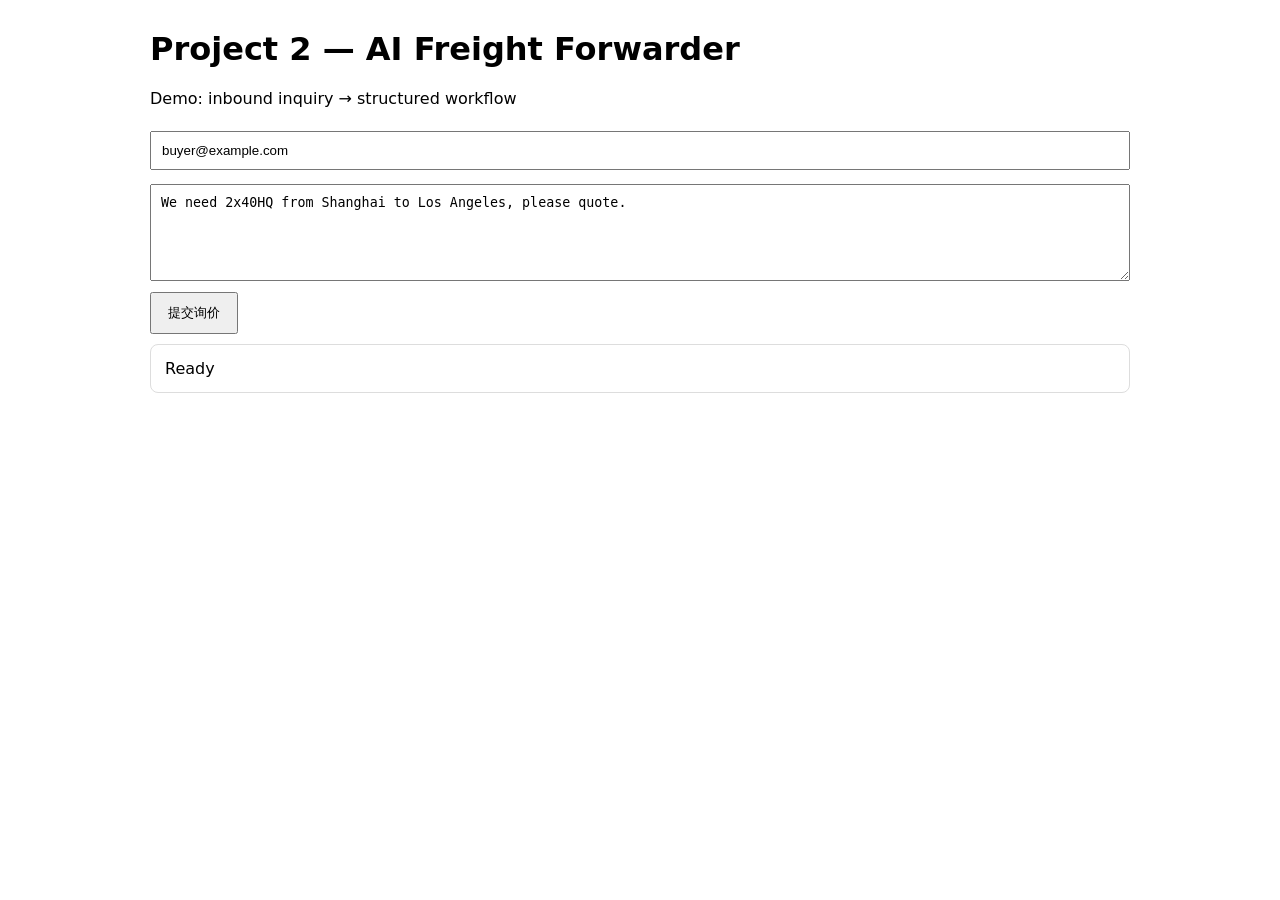
==== demo_client/index.html @ 9f76ac82 "feat: production-grade multi-agent freight forwarding platform (v1.0.0-rc2) International freight fo" ====
<!doctype html><html><head><meta charset="utf-8"><title>AI Freight Forwarder</title><style>body{font-family:system-ui;max-width:980px;margin:30px auto;padding:0 20px}input,textarea{width:100%;box-sizing:border-box;padding:10px;margin:7px 0}button{padding:10px 16px}.box{white-space:pre-wrap;border:1px solid #ddd;padding:14px;border-radius:8px;margin-top:10px}</style></head><body><h1>Project 2 — AI Freight Forwarder</h1><p>Demo: inbound inquiry → structured workflow</p><input id="email" value="buyer@example.com"><textarea id="body" rows="5">We need 2x40HQ from Shanghai to Los Angeles, please quote.</textarea><button onclick="go()">提交询价</button><div id="out" class="box">Ready</div><script>async function go(){let r=await fetch('/api/v1/messages/inbound',{method:'POST',headers:{'Content-Type':'application/json','X-Demo-User':'sales001','X-Demo-Tenant':'tenant-demo'},body:JSON.stringify({external_message_id:'web-'+Date.now(),sender_email:email.value,subject:'New ocean freight inquiry',body:body.value})});out.textContent=JSON.stringify(await r.json(),null,2)}</script></body></html>
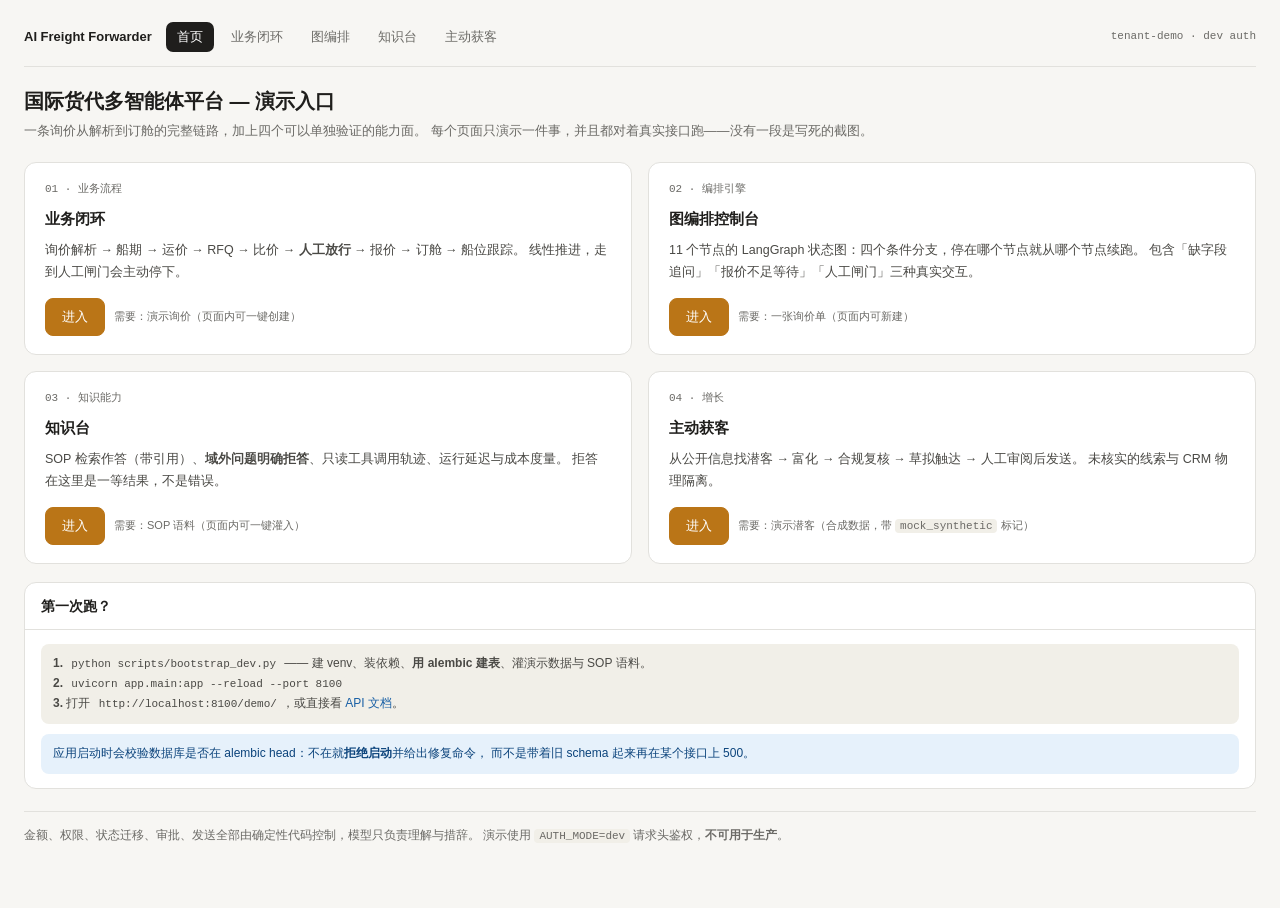
==== commit b0b02e37: "feat(ui): make the v2 capabilities visible, and prove the pages actually run The backend grew four c" ====
--- a/demo_client/index.html
+++ b/demo_client/index.html
@@ -1 +1,108 @@
-<!doctype html><html><head><meta charset="utf-8"><title>AI Freight Forwarder</title><style>body{font-family:system-ui;max-width:980px;margin:30px auto;padding:0 20px}input,textarea{width:100%;box-sizing:border-box;padding:10px;margin:7px 0}button{padding:10px 16px}.box{white-space:pre-wrap;border:1px solid #ddd;padding:14px;border-radius:8px;margin-top:10px}</style></head><body><h1>Project 2 — AI Freight Forwarder</h1><p>Demo: inbound inquiry → structured workflow</p><input id="email" value="buyer@example.com"><textarea id="body" rows="5">We need 2x40HQ from Shanghai to Los Angeles, please quote.</textarea><button onclick="go()">提交询价</button><div id="out" class="box">Ready</div><script>async function go(){let r=await fetch('/api/v1/messages/inbound',{method:'POST',headers:{'Content-Type':'application/json','X-Demo-User':'sales001','X-Demo-Tenant':'tenant-demo'},body:JSON.stringify({external_message_id:'web-'+Date.now(),sender_email:email.value,subject:'New ocean freight inquiry',body:body.value})});out.textContent=JSON.stringify(await r.json(),null,2)}</script></body></html>
+<!doctype html>
+<html lang="zh-CN">
+<head>
+<meta charset="utf-8">
+<meta name="viewport" content="width=device-width, initial-scale=1">
+<title>AI Freight Forwarder — 演示入口</title>
+<link rel="stylesheet" href="theme.css">
+<style>
+.cards{display:grid;grid-template-columns:repeat(2,1fr);gap:16px}
+@media(max-width:860px){.cards{grid-template-columns:1fr}}
+.entry{background:var(--panel);border:1px solid var(--line);border-radius:12px;padding:18px 20px;
+  display:flex;flex-direction:column;gap:9px;transition:.18s}
+.entry:hover{border-color:var(--line2);box-shadow:0 2px 10px rgba(31,30,28,.05)}
+.entry .tag{font-size:11px;color:var(--muted);font-family:var(--mono)}
+.entry h2{font-size:15px;font-weight:600}
+.entry p{margin:0;font-size:12.5px;color:#4A4945;line-height:1.7}
+.entry .go-line{margin-top:auto;padding-top:6px;display:flex;gap:9px;align-items:center;flex-wrap:wrap}
+.entry .need{font-size:11px;color:var(--muted)}
+</style>
+</head>
+<body>
+<div class="wrap">
+
+  <nav class="topnav">
+    <span class="brand">AI Freight Forwarder</span>
+    <a href="index.html" class="on">首页</a>
+    <a href="overview.html">业务闭环</a>
+    <a href="graph.html">图编排</a>
+    <a href="knowledge.html">知识台</a>
+    <a href="prospecting.html">主动获客</a>
+    <span class="spacer"></span>
+    <span class="env">tenant-demo · dev auth</span>
+  </nav>
+
+  <h1>国际货代多智能体平台 — 演示入口</h1>
+  <div class="sub">
+    一条询价从解析到订舱的完整链路，加上四个可以单独验证的能力面。
+    每个页面只演示一件事，并且都对着真实接口跑——没有一段是写死的截图。
+  </div>
+
+  <div class="cards">
+    <div class="entry">
+      <span class="tag">01 · 业务流程</span>
+      <h2>业务闭环</h2>
+      <p>询价解析 → 船期 → 运价 → RFQ → 比价 → <b>人工放行</b> → 报价 → 订舱 → 船位跟踪。
+         线性推进，走到人工闸门会主动停下。</p>
+      <div class="go-line">
+        <a href="overview.html"><button class="primary">进入</button></a>
+        <span class="need">需要：演示询价（页面内可一键创建）</span>
+      </div>
+    </div>
+
+    <div class="entry">
+      <span class="tag">02 · 编排引擎</span>
+      <h2>图编排控制台</h2>
+      <p>11 个节点的 LangGraph 状态图：四个条件分支，停在哪个节点就从哪个节点续跑。
+         包含「缺字段追问」「报价不足等待」「人工闸门」三种真实交互。</p>
+      <div class="go-line">
+        <a href="graph.html"><button class="primary">进入</button></a>
+        <span class="need">需要：一张询价单（页面内可新建）</span>
+      </div>
+    </div>
+
+    <div class="entry">
+      <span class="tag">03 · 知识能力</span>
+      <h2>知识台</h2>
+      <p>SOP 检索作答（带引用）、<b>域外问题明确拒答</b>、只读工具调用轨迹、运行延迟与成本度量。
+         拒答在这里是一等结果，不是错误。</p>
+      <div class="go-line">
+        <a href="knowledge.html"><button class="primary">进入</button></a>
+        <span class="need">需要：SOP 语料（页面内可一键灌入）</span>
+      </div>
+    </div>
+
+    <div class="entry">
+      <span class="tag">04 · 增长</span>
+      <h2>主动获客</h2>
+      <p>从公开信息找潜客 → 富化 → 合规复核 → 草拟触达 → 人工审阅后发送。
+         未核实的线索与 CRM 物理隔离。</p>
+      <div class="go-line">
+        <a href="prospecting.html"><button class="primary">进入</button></a>
+        <span class="need">需要：演示潜客（合成数据，带 <span class="kbd">mock_synthetic</span> 标记）</span>
+      </div>
+    </div>
+  </div>
+
+  <div class="card" style="margin-top:18px">
+    <h2>第一次跑？</h2>
+    <div class="body">
+      <div class="note plain">
+        <b>1.</b> <span class="kbd">python scripts/bootstrap_dev.py</span> —— 建 venv、装依赖、<b>用 alembic 建表</b>、灌演示数据与 SOP 语料。<br>
+        <b>2.</b> <span class="kbd">uvicorn app.main:app --reload --port 8100</span><br>
+        <b>3.</b> 打开 <span class="kbd">http://localhost:8100/demo/</span>，或直接看 <a href="/docs">API 文档</a>。
+      </div>
+      <div class="note info" style="margin-top:10px">
+        应用启动时会校验数据库是否在 alembic head：不在就<b>拒绝启动</b>并给出修复命令，
+        而不是带着旧 schema 起来再在某个接口上 500。
+      </div>
+    </div>
+  </div>
+
+  <div class="foot">
+    金额、权限、状态迁移、审批、发送全部由确定性代码控制，模型只负责理解与措辞。
+    演示使用 <span class="kbd">AUTH_MODE=dev</span> 请求头鉴权，<b>不可用于生产</b>。
+  </div>
+</div>
+</body>
+</html>
--- a/demo_client/theme.css
+++ b/demo_client/theme.css
@@ -0,0 +1,188 @@
+/* Shared shell for the v2.0 demo pages (console / knowledge / landing).
+ *
+ * overview.html and prospecting.html predate this file and still carry their own copy of
+ * these tokens. They are contract-tested and were left alone on purpose: the two new pages
+ * had no reason to add a third copy of 130 lines of CSS, and a mechanical rewrite of pages
+ * nobody asked to change is diff noise. The palette below is the same one they use, so the
+ * suite still looks like one product.
+ */
+
+:root{
+  --bg:#F7F6F3; --panel:#FFFFFF; --ink:#1F1E1C; --muted:#6B6A66;
+  --line:#E2E1DD; --line2:#D3D1C7;
+  --amber:#BA7517; --amber-bg:#FAEEDA; --amber-ink:#854F0B;
+  --blue:#185FA5; --blue-bg:#E6F1FB; --blue-ink:#0C447C;
+  --teal:#0F6E56; --teal-bg:#E1F5EE; --teal-ink:#0F6E56;
+  --red:#A32D2D; --red-bg:#FCEBEB;
+  --gray-bg:#F1EFE8;
+  --mono:ui-monospace,Menlo,Consolas,monospace;
+}
+
+*{box-sizing:border-box}
+body{margin:0;background:var(--bg);color:var(--ink);
+  font-family:-apple-system,BlinkMacSystemFont,"Segoe UI","PingFang SC","Hiragino Sans GB","Microsoft YaHei",sans-serif;
+  font-size:14px;line-height:1.6;-webkit-font-smoothing:antialiased}
+.wrap{max-width:1320px;margin:0 auto;padding:22px 24px 64px}
+h1{font-size:20px;font-weight:600;margin:0 0 4px}
+h2{font-size:14px;font-weight:600;margin:0}
+.sub{color:var(--muted);font-size:13px;margin-bottom:20px}
+a{color:var(--blue);text-decoration:none}
+a:hover{text-decoration:underline}
+
+/* ---------- top navigation: identical on every demo page ---------- */
+.topnav{display:flex;gap:6px;align-items:center;flex-wrap:wrap;margin-bottom:18px;
+  padding-bottom:14px;border-bottom:1px solid var(--line)}
+.topnav .brand{font-size:13px;font-weight:600;margin-right:8px;color:var(--ink)}
+.topnav a{padding:5px 11px;border-radius:7px;font-size:12.5px;color:var(--muted)}
+.topnav a:hover{background:var(--gray-bg);text-decoration:none;color:var(--ink)}
+.topnav a.on{background:var(--ink);color:#fff}
+.topnav .spacer{flex:1}
+.topnav .env{font-size:11px;color:var(--muted);font-family:var(--mono)}
+
+/* ---------- control bar ---------- */
+.bar{display:flex;gap:10px;align-items:center;flex-wrap:wrap;background:var(--panel);
+  border:1px solid var(--line);border-radius:12px;padding:13px 16px;margin-bottom:16px}
+.bar label{font-size:13px;color:var(--muted)}
+input,select,textarea{padding:9px 12px;border:1px solid var(--line2);border-radius:8px;
+  font-size:13px;font-family:inherit;background:#fff;color:var(--ink)}
+textarea{width:100%;resize:vertical}
+input.grow,select.grow{flex:1;min-width:200px}
+button{padding:9px 16px;border-radius:8px;border:1px solid var(--line2);background:#fff;
+  color:var(--ink);font-size:13px;font-family:inherit;cursor:pointer;transition:.15s}
+button:hover:not(:disabled){border-color:var(--ink);background:#FAFAF8}
+button.primary{background:var(--amber);border-color:var(--amber);color:#fff;font-weight:500}
+button.primary:hover:not(:disabled){background:#9E6313}
+button.go{background:var(--teal);border-color:var(--teal);color:#fff;font-weight:500}
+button.go:hover:not(:disabled){background:#0B5A46}
+button.ghost{border-color:transparent;background:transparent;color:var(--muted)}
+button.ghost:hover:not(:disabled){background:var(--gray-bg);border-color:transparent}
+button:disabled{opacity:.4;cursor:not-allowed}
+.check{display:flex;gap:7px;align-items:center;font-size:12.5px;color:var(--muted);cursor:pointer}
+.check input{width:auto;padding:0;margin:0}
+
+/* ---------- layout ---------- */
+.split{display:grid;grid-template-columns:1fr 400px;gap:16px;align-items:start}
+.split.wide{grid-template-columns:1fr 460px}
+@media(max-width:1060px){.split,.split.wide{grid-template-columns:1fr}}
+.card{background:var(--panel);border:1px solid var(--line);border-radius:12px;margin-bottom:16px;overflow:hidden}
+.card>h2{padding:12px 16px;border-bottom:1px solid var(--line);
+  display:flex;justify-content:space-between;align-items:center;gap:10px;flex-wrap:wrap}
+.card>h2 .cnt{font-size:12px;color:var(--muted);font-weight:400}
+.card .body{padding:14px 16px}
+.card .body.tight{padding:0}
+.empty{color:var(--muted);font-size:13px;text-align:center;padding:26px 12px}
+
+/* ---------- node rail ---------- */
+.rail{display:grid;grid-template-columns:repeat(11,1fr);gap:5px;margin-bottom:16px}
+@media(max-width:1240px){.rail{grid-template-columns:repeat(6,1fr)}}
+@media(max-width:680px){.rail{grid-template-columns:repeat(3,1fr)}}
+.step{background:var(--panel);border:1px solid var(--line);border-radius:9px;padding:9px 6px;
+  text-align:center;transition:.25s;min-height:72px}
+.step .n{width:20px;height:20px;border-radius:50%;background:var(--gray-bg);color:var(--muted);
+  display:flex;align-items:center;justify-content:center;font-size:11px;margin:0 auto 5px;transition:.25s}
+.step .t{font-size:11px;font-weight:500;line-height:1.3}
+.step .d{font-size:10px;color:var(--muted);margin-top:2px;line-height:1.25}
+.step.done{border-color:var(--teal)} .step.done .n{background:var(--teal);color:#fff}
+.step.done .t{color:var(--teal-ink)}
+.step.active{border-color:var(--amber);background:var(--amber-bg);box-shadow:0 0 0 2px var(--amber-bg)}
+.step.active .n{background:var(--amber);color:#fff} .step.active .t{color:var(--amber-ink)}
+.step.gate{border-style:dashed;border-color:var(--line2)}
+.step.gate.active{border-color:var(--amber);border-style:dashed}
+.step.failed{border-color:var(--red);background:var(--red-bg)}
+.step.failed .n{background:var(--red);color:#fff} .step.failed .t{color:var(--red)}
+.step.skipped{opacity:.55}
+
+/* ---------- trace rows ---------- */
+.srow{display:flex;gap:11px;padding:10px 16px;border-bottom:1px solid var(--line);
+  align-items:flex-start;animation:fade .3s ease}
+.srow:last-child{border-bottom:none}
+@keyframes fade{from{opacity:0;transform:translateY(-3px)}to{opacity:1;transform:none}}
+.badge{width:20px;height:20px;border-radius:50%;flex:0 0 20px;display:flex;align-items:center;
+  justify-content:center;font-size:11px;font-weight:600;margin-top:1px}
+.b-ok{background:var(--teal-bg);color:var(--teal-ink)}
+.b-wait{background:var(--amber-bg);color:var(--amber-ink)}
+.b-fail{background:var(--red-bg);color:var(--red)}
+.b-skip{background:var(--gray-bg);color:var(--muted)}
+.b-run{background:var(--blue-bg);color:var(--blue-ink)}
+.smain{flex:1;min-width:0}
+.snm{font-size:13px;font-weight:500;display:flex;align-items:center;gap:7px;flex-wrap:wrap}
+.sdetail{font-size:12px;color:var(--muted);margin-top:1px}
+.sout{font-family:var(--mono);font-size:11px;color:#4A4945;margin-top:5px;
+  line-height:1.65;word-break:break-all}
+.sout b{color:var(--ink);font-weight:500}
+
+/* ---------- pills, tags, chips ---------- */
+.pill{font-size:10.5px;padding:1px 6px;border-radius:5px;background:var(--gray-bg);color:var(--muted);font-weight:400}
+.pill.ocean{background:var(--blue-bg);color:var(--blue-ink)}
+.pill.gate{background:var(--amber-bg);color:var(--amber-ink)}
+.pill.ok{background:var(--teal-bg);color:var(--teal-ink)}
+.pill.no{background:var(--red-bg);color:var(--red)}
+.chips{display:flex;gap:7px;flex-wrap:wrap;margin-top:9px}
+.chip{font-size:12px;padding:4px 10px;border-radius:999px;border:1px solid var(--line2);
+  background:#fff;color:var(--muted);cursor:pointer}
+.chip:hover{border-color:var(--ink);color:var(--ink)}
+.chip.out{border-style:dashed;color:var(--amber-ink);border-color:var(--amber)}
+
+/* ---------- key/value + metrics ---------- */
+.kv{display:flex;justify-content:space-between;gap:12px;padding:6px 0;font-size:13px;
+  border-bottom:1px dashed var(--line)}
+.kv:last-child{border-bottom:none}
+.kv .k{color:var(--muted);flex:0 0 92px}
+.kv .v{text-align:right;flex:1;word-break:break-all}
+.kv .v big{font-size:16px;font-weight:600}
+.metrics{display:grid;grid-template-columns:repeat(3,1fr);gap:9px}
+.metrics.two{grid-template-columns:repeat(2,1fr)}
+.m{background:var(--gray-bg);border-radius:9px;padding:10px 8px;text-align:center}
+.m .lab{font-size:11px;color:var(--muted)}
+.m .num{font-size:18px;font-weight:600;margin-top:2px}
+.m .num small{font-size:11px;font-weight:400;color:var(--muted)}
+
+/* ---------- notes ---------- */
+.note{font-size:12px;padding:10px 12px;border-radius:8px;line-height:1.65}
+.note.warn{background:var(--red-bg);color:var(--red)}
+.note.ok{background:var(--teal-bg);color:var(--teal-ink)}
+.note.info{background:var(--blue-bg);color:var(--blue-ink)}
+.note.plain{background:var(--gray-bg);color:#4A4945}
+.note b{font-weight:600}
+
+/* ---------- gate callout ---------- */
+.gatebox{background:var(--amber-bg);border:1px solid var(--amber);border-radius:10px;
+  padding:13px 15px;margin:0 16px 16px}
+.gatebox .gt{font-size:13px;font-weight:600;color:var(--amber-ink);margin-bottom:5px}
+.gatebox .gb{font-size:12.5px;color:var(--amber-ink);line-height:1.7}
+.gatebox .gacts{display:flex;gap:8px;margin-top:11px;flex-wrap:wrap}
+.gatebox .gacts button{flex:1;min-width:120px}
+
+/* ---------- tabs ---------- */
+.tabs{display:flex;gap:0;border-bottom:1px solid var(--line);padding:0 8px}
+.tab{padding:9px 14px;font-size:12.5px;color:var(--muted);cursor:pointer;
+  border-bottom:2px solid transparent;margin-bottom:-1px}
+.tab.on{color:var(--ink);border-bottom-color:var(--amber);font-weight:500}
+
+/* ---------- latency bars ---------- */
+.bars{display:flex;flex-direction:column;gap:7px}
+.brow{display:grid;grid-template-columns:104px 1fr 56px;gap:9px;align-items:center;font-size:12px}
+.brow .bn{color:var(--muted);text-align:right;overflow:hidden;text-overflow:ellipsis;white-space:nowrap}
+.brow .track{background:var(--gray-bg);border-radius:4px;height:14px;position:relative;overflow:hidden}
+.brow .fill{height:100%;background:var(--teal);border-radius:4px;transition:width .4s ease}
+.brow .fill.slow{background:var(--amber)}
+.brow .bv{font-family:var(--mono);font-size:11px;color:#4A4945;text-align:right}
+
+/* ---------- citations ---------- */
+.cite{border:1px solid var(--line);border-radius:9px;padding:10px 12px;margin-top:9px;background:#FCFCFA}
+.cite .ch{font-size:12.5px;font-weight:600;display:flex;justify-content:space-between;gap:8px}
+.cite .cm{font-size:11px;color:var(--muted);margin-top:2px}
+.cite .cb{font-size:12px;color:#3C3B38;margin-top:6px;line-height:1.7}
+.score{display:flex;align-items:center;gap:7px;font-size:11px;color:var(--muted)}
+.score .track{flex:1;height:5px;background:var(--gray-bg);border-radius:3px;overflow:hidden}
+.score .fill{height:100%;background:var(--blue);border-radius:3px}
+
+/* ---------- misc ---------- */
+.log{font-family:var(--mono);font-size:11px;line-height:1.75;max-height:300px;overflow:auto;color:#4A4945}
+.log div{display:flex;gap:8px;padding:1px 0}
+.log .tm{color:#A8A6A0;flex:0 0 52px}
+.spin{display:inline-block;width:11px;height:11px;border:1.6px solid var(--line2);
+  border-top-color:var(--amber);border-radius:50%;animation:sp .7s linear infinite;vertical-align:-1px;margin-right:6px}
+@keyframes sp{to{transform:rotate(360deg)}}
+.foot{color:var(--muted);font-size:11.5px;margin-top:22px;padding-top:14px;border-top:1px solid var(--line)}
+.kbd{font-family:var(--mono);font-size:11px;background:var(--gray-bg);border-radius:4px;padding:1px 5px}
